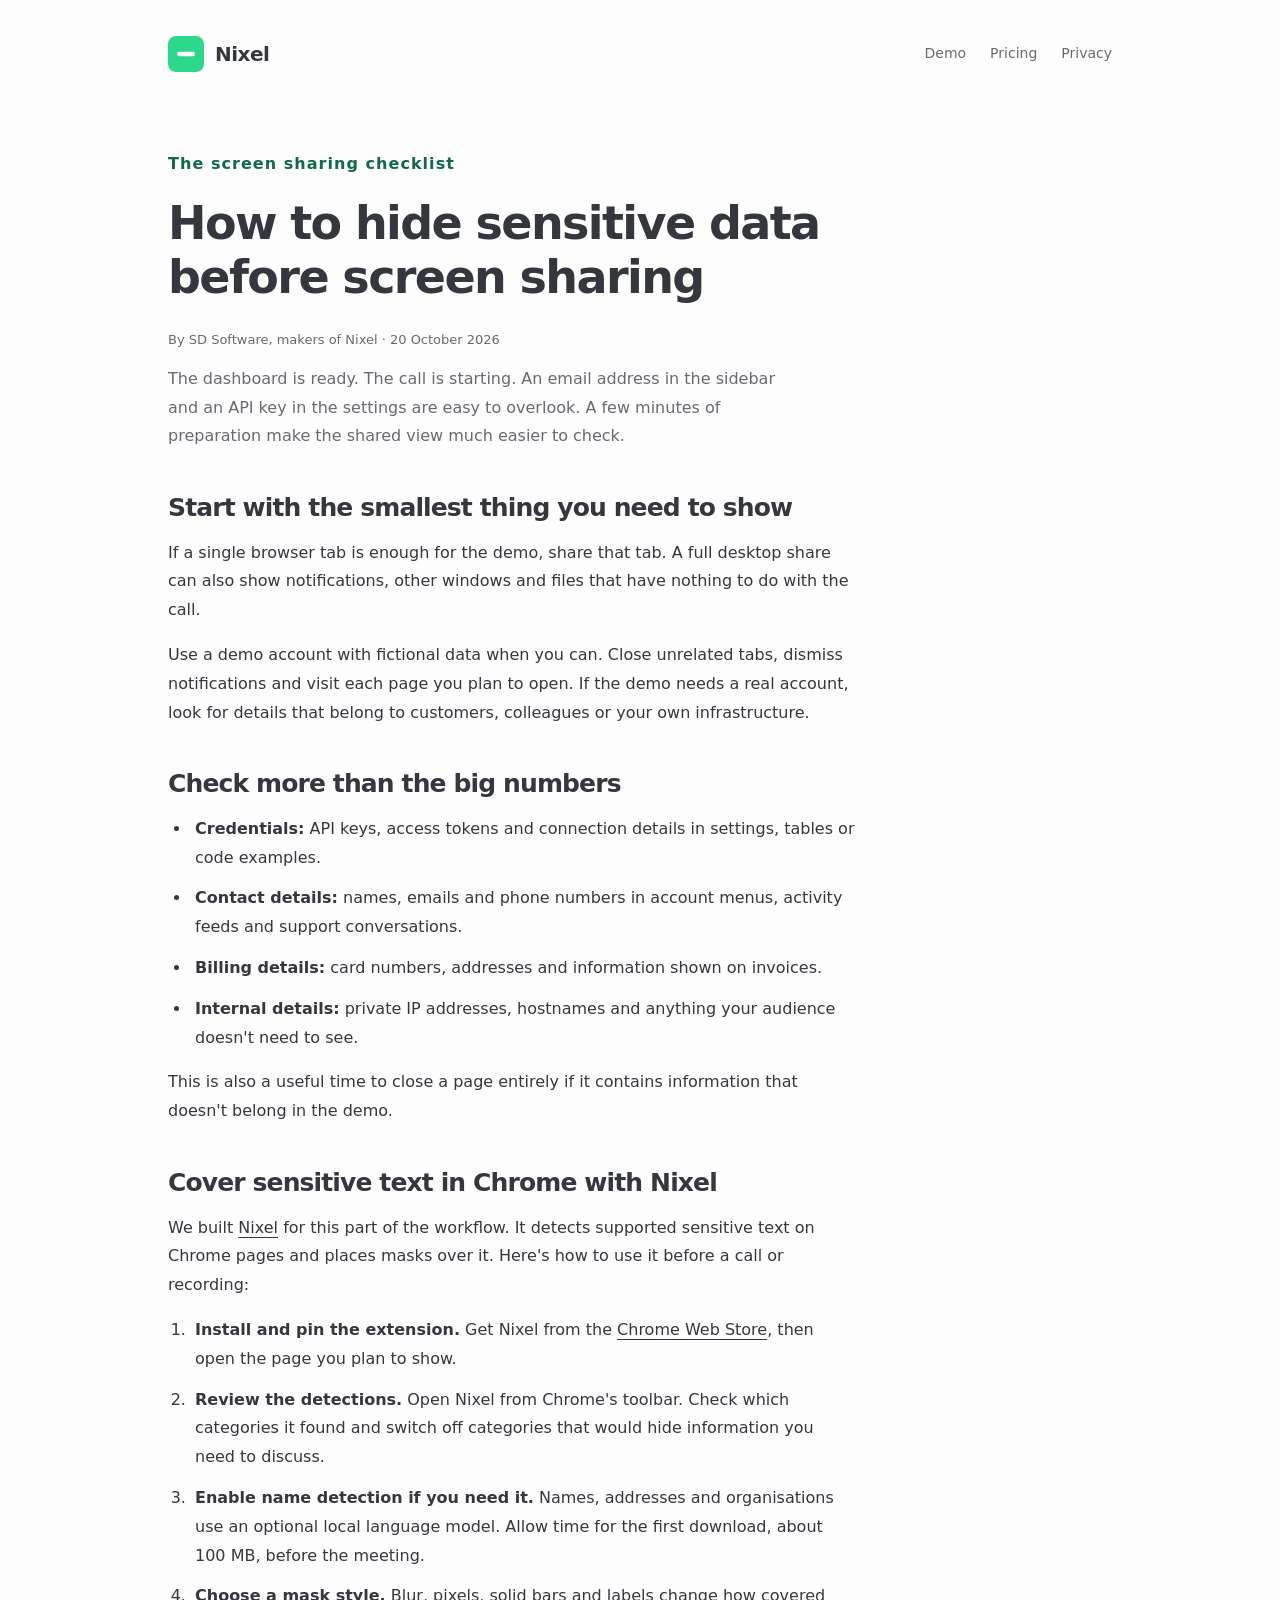
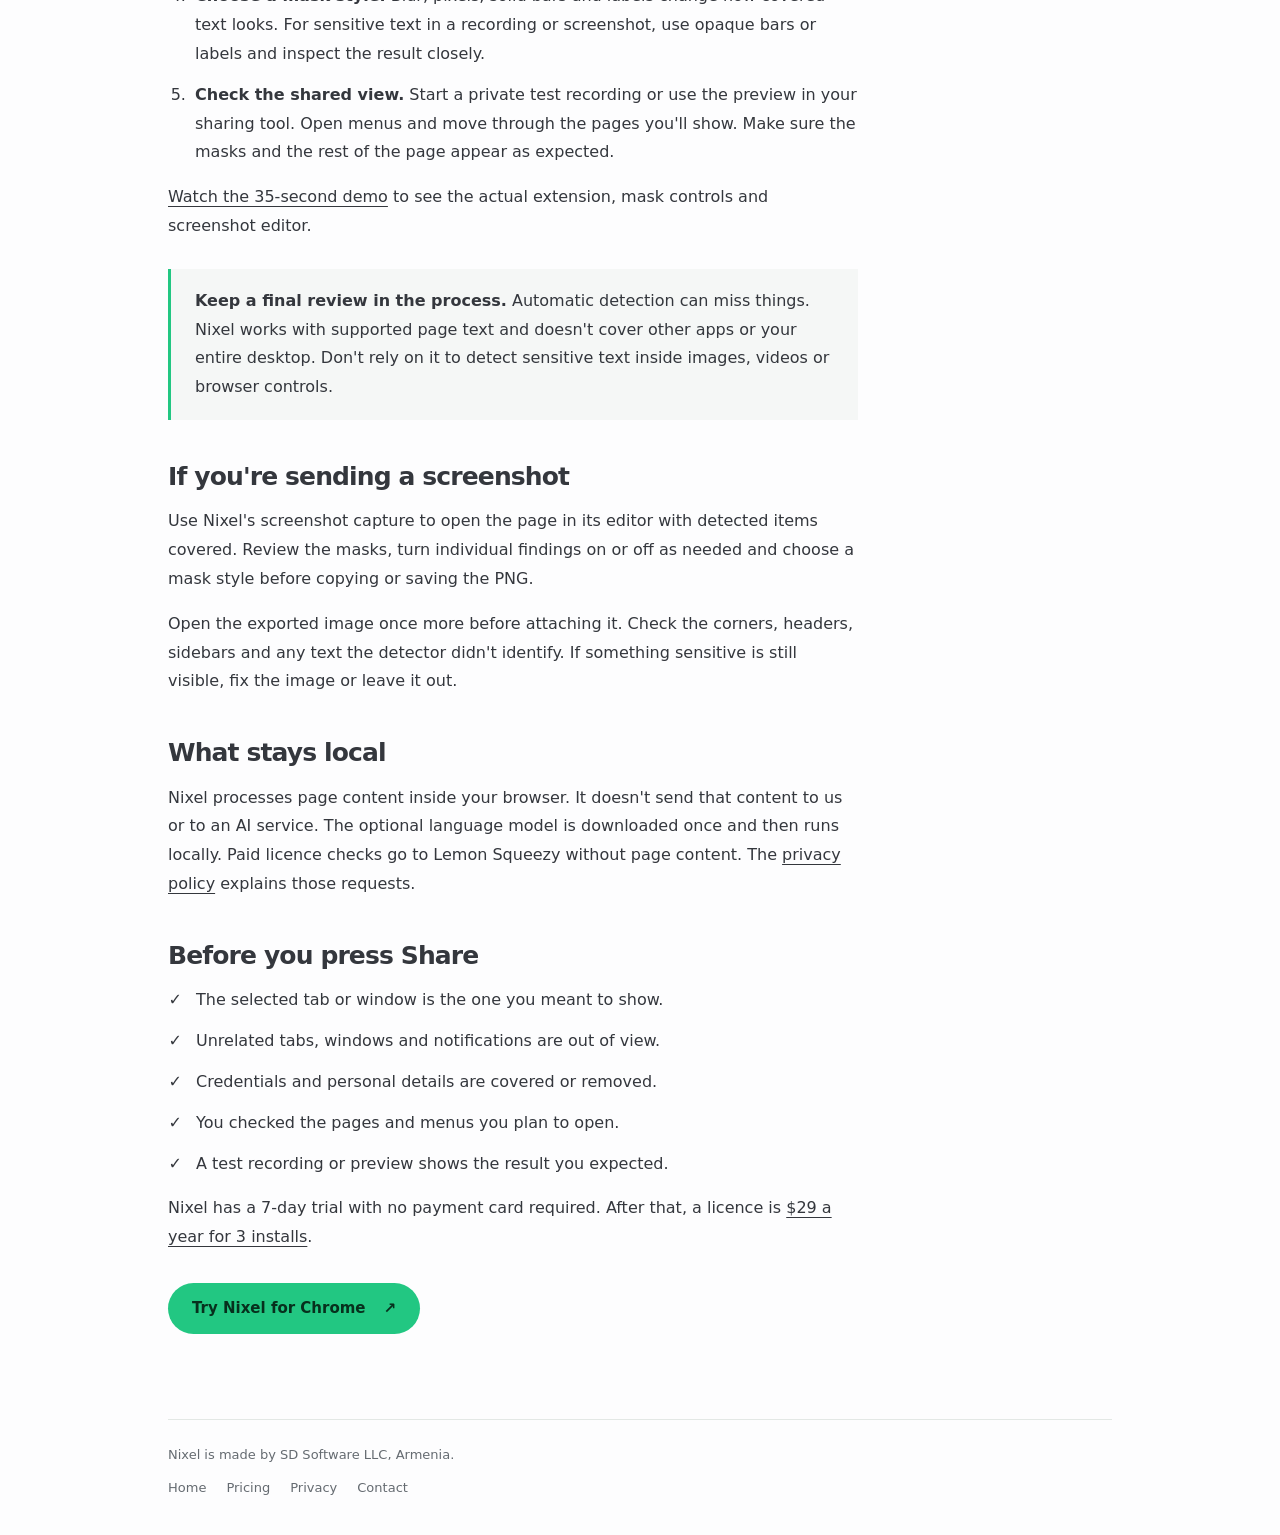
==== guides/hide-sensitive-data-screen-sharing/index.html @ 37a831ec "Update Nixel site with real demo, working install links and sharing guide" ====
<!doctype html>
<html lang="en">
<head>
  <meta charset="utf-8" />
  <meta name="viewport" content="width=device-width, initial-scale=1" />
  <title>How to hide sensitive data before screen sharing | Nixel</title>
  <meta name="description" content="Prepare a browser demo without exposing API keys, emails or customer details. A practical screen sharing checklist, with a Nixel walkthrough and its limits." />
  <link rel="canonical" href="https://nixel.org/guides/hide-sensitive-data-screen-sharing/" />
  <meta property="og:type" content="article" />
  <meta property="og:site_name" content="Nixel" />
  <meta property="og:title" content="How to hide sensitive data before screen sharing" />
  <meta property="og:description" content="A practical checklist for browser demos, recordings and screenshots, from the makers of Nixel." />
  <meta property="og:url" content="https://nixel.org/guides/hide-sensitive-data-screen-sharing/" />
  <meta property="og:image" content="https://nixel.org/assets/nixel-social.png" />
  <meta name="twitter:card" content="summary_large_image" />
  <link rel="icon" href="/assets/favicon.svg" type="image/svg+xml" />
  <link rel="stylesheet" href="/assets/site.css" />
</head>
<body>
  <a class="skip" href="#main">Skip to content</a>
  <div class="wrap">
    <header class="site-header"><a class="brand" href="/" aria-label="Nixel home"><img src="/assets/favicon.svg" alt="" width="36" height="36" /><b>Nixel</b></a><nav aria-label="Main navigation"><a href="/#demo">Demo</a><a href="/pro">Pricing</a><a href="/privacy">Privacy</a></nav></header>
    <main id="main" class="article">
      <p class="eyebrow">The screen sharing checklist</p>
      <h1>How to hide sensitive data before screen sharing</h1>
      <p class="byline">By SD Software, makers of Nixel · 20 October 2026</p>
      <p class="lede">The dashboard is ready. The call is starting. An email address in the sidebar and an API key in the settings are easy to overlook. A few minutes of preparation make the shared view much easier to check.</p>
      <h2>Start with the smallest thing you need to show</h2>
      <p>If a single browser tab is enough for the demo, share that tab. A full desktop share can also show notifications, other windows and files that have nothing to do with the call.</p>
      <p>Use a demo account with fictional data when you can. Close unrelated tabs, dismiss notifications and visit each page you plan to open. If the demo needs a real account, look for details that belong to customers, colleagues or your own infrastructure.</p>
      <h2>Check more than the big numbers</h2>
      <ul>
        <li><b>Credentials:</b> API keys, access tokens and connection details in settings, tables or code examples.</li>
        <li><b>Contact details:</b> names, emails and phone numbers in account menus, activity feeds and support conversations.</li>
        <li><b>Billing details:</b> card numbers, addresses and information shown on invoices.</li>
        <li><b>Internal details:</b> private IP addresses, hostnames and anything your audience doesn't need to see.</li>
      </ul>
      <p>This is also a useful time to close a page entirely if it contains information that doesn't belong in the demo.</p>
      <h2>Cover sensitive text in Chrome with Nixel</h2>
      <p>We built <a href="/">Nixel</a> for this part of the workflow. It detects supported sensitive text on Chrome pages and places masks over it. Here's how to use it before a call or recording:</p>
      <ol>
        <li><b>Install and pin the extension.</b> Get Nixel from the <a href="https://chromewebstore.google.com/detail/nixel/mhdpmmbcnoakhpaemgpnomjpgklbdapk">Chrome Web Store</a>, then open the page you plan to show.</li>
        <li><b>Review the detections.</b> Open Nixel from Chrome's toolbar. Check which categories it found and switch off categories that would hide information you need to discuss.</li>
        <li><b>Enable name detection if you need it.</b> Names, addresses and organisations use an optional local language model. Allow time for the first download, about 100 MB, before the meeting.</li>
        <li><b>Choose a mask style.</b> Blur, pixels, solid bars and labels change how covered text looks. For sensitive text in a recording or screenshot, use opaque bars or labels and inspect the result closely.</li>
        <li><b>Check the shared view.</b> Start a private test recording or use the preview in your sharing tool. Open menus and move through the pages you'll show. Make sure the masks and the rest of the page appear as expected.</li>
      </ol>
      <p><a href="/#demo">Watch the 35-second demo</a> to see the actual extension, mask controls and screenshot editor.</p>
      <div class="callout"><p><b>Keep a final review in the process.</b> Automatic detection can miss things. Nixel works with supported page text and doesn't cover other apps or your entire desktop. Don't rely on it to detect sensitive text inside images, videos or browser controls.</p></div>
      <h2>If you're sending a screenshot</h2>
      <p>Use Nixel's screenshot capture to open the page in its editor with detected items covered. Review the masks, turn individual findings on or off as needed and choose a mask style before copying or saving the PNG.</p>
      <p>Open the exported image once more before attaching it. Check the corners, headers, sidebars and any text the detector didn't identify. If something sensitive is still visible, fix the image or leave it out.</p>
      <h2>What stays local</h2>
      <p>Nixel processes page content inside your browser. It doesn't send that content to us or to an AI service. The optional language model is downloaded once and then runs locally. Paid licence checks go to Lemon Squeezy without page content. The <a href="/privacy">privacy policy</a> explains those requests.</p>
      <h2>Before you press Share</h2>
      <ul class="checklist">
        <li>The selected tab or window is the one you meant to show.</li>
        <li>Unrelated tabs, windows and notifications are out of view.</li>
        <li>Credentials and personal details are covered or removed.</li>
        <li>You checked the pages and menus you plan to open.</li>
        <li>A test recording or preview shows the result you expected.</li>
      </ul>
      <p>Nixel has a 7-day trial with no payment card required. After that, a licence is <a href="/pro">$29 a year for 3 installs</a>.</p>
      <a class="cta" href="https://chromewebstore.google.com/detail/nixel/mhdpmmbcnoakhpaemgpnomjpgklbdapk">Try Nixel for Chrome <span aria-hidden="true">↗</span></a>
    </main>
    <footer><p>Nixel is made by SD Software LLC, Armenia.</p><nav aria-label="Footer navigation"><a href="/">Home</a><a href="/pro">Pricing</a><a href="/privacy">Privacy</a><a href="mailto:support@nixel.org">Contact</a></nav></footer>
  </div>
</body>
</html>
---- assets/site.css ----
:root {
  color-scheme:light dark;
  --page:#fdfdfe; --card:#fff; --inset:#f5f7f6; --text:#34373d; --muted:#656b71;
  --hair:#e3e8e5; --green:#22c782; --soft-green:#edf8f2; --accent:#116947;
  --font:-apple-system,"SF Pro Text",system-ui,"Helvetica Neue",Helvetica,sans-serif;
}
@media (prefers-color-scheme:dark) {
  :root { --page:#1b1d21; --card:#22252a; --inset:#22262a; --text:#e9eaec; --muted:#a7adb3; --hair:#383e42; --green:#2ed88a; --soft-green:#1e3028; --accent:#72dfac; }
}
* { box-sizing:border-box; }
html { scroll-padding-top:24px; }
body { margin:0; background:var(--page); color:var(--text); font-family:var(--font); -webkit-font-smoothing:antialiased; line-height:1.65; }
a { color:inherit; text-underline-offset:4px; }
a:hover { text-decoration-thickness:2px; }
a:focus-visible,summary:focus-visible,video:focus-visible { outline:3px solid var(--accent); outline-offset:5px; }
.skip { position:absolute; top:8px; left:16px; background:var(--card); padding:8px 16px; transform:translateY(-200%); z-index:5; }
.skip:focus { transform:translateY(0); }
.wrap { max-width:1008px; margin:0 auto; padding:0 32px; }
.site-header { display:flex; align-items:center; justify-content:space-between; gap:24px; padding:36px 0; }
.brand { display:inline-flex; align-items:center; gap:11px; text-decoration:none; }
.brand img { display:block; }
.brand b { font-size:20px; font-weight:650; letter-spacing:-.025em; }
nav { display:flex; flex-wrap:wrap; gap:24px; font-size:14px; color:var(--muted); }
nav a { text-decoration:none; }
nav a:hover { color:var(--text); text-decoration:underline; }
.hero { max-width:770px; padding:58px 0 34px; }
.eyebrow { margin:0 0 17px; font-size:12px; font-weight:600; letter-spacing:.065em; color:var(--accent); }
.eyebrow>span { display:inline-block; width:6px; height:6px; background:var(--green); border-radius:50%; margin-right:7px; vertical-align:2px; }
h1,h2,h3 { line-height:1.18; font-weight:600; letter-spacing:-.035em; text-wrap:balance; }
h1 { font-size:clamp(38px,6.2vw,62px); margin:0 0 24px; }
h2 { font-size:31px; margin:0 0 20px; }
h3 { font-size:18px; letter-spacing:-.02em; margin:14px 0 12px; }
p,li { font-size:15px; }
.lede { max-width:635px; font-size:18px; line-height:1.7; color:var(--muted); margin:0 0 27px; text-wrap:pretty; }
.actions { display:flex; align-items:center; flex-wrap:wrap; gap:22px; }
.cta { display:inline-flex; align-items:center; justify-content:center; gap:18px; padding:13px 24px; border-radius:999px; background:var(--green); color:#07301d; font-weight:600; font-size:15px; text-decoration:none; }
.cta:hover { filter:brightness(1.05); }
.text-link { font-size:14px; }
.text-link span { margin-left:7px; }
.quiet { font-size:13px; color:var(--muted); }
.hero>.quiet { margin:15px 0 0; }
.video-demo { margin:12px 0 0; scroll-margin-top:20px; }
.video-topline { display:flex; justify-content:space-between; gap:12px; padding:12px 17px; background:var(--inset); border:1px solid var(--hair); border-bottom:0; border-radius:14px 14px 0 0; color:var(--muted); font-size:12px; }
video { display:block; width:100%; height:auto; aspect-ratio:16/9; background:#1b1d21; border:1px solid var(--hair); border-radius:0 0 14px 14px; }
figcaption { color:var(--muted); font-size:12px; margin:12px 0 0; }
.transcript { color:var(--muted); font-size:12px; margin-top:8px; }
.transcript summary { cursor:pointer; text-underline-offset:3px; }
.transcript p { max-width:680px; font-size:14px; }
.section { padding-top:88px; }
.section-heading { max-width:640px; margin-bottom:28px; }
.cards { display:grid; grid-template-columns:repeat(3,minmax(0,1fr)); gap:24px; }
.cards article { border-top:1px solid var(--hair); padding-top:21px; }
.number { font-size:12px; font-variant-numeric:tabular-nums; color:var(--accent); }
.cards p { margin:0; color:var(--muted); line-height:1.75; }
.split { display:grid; grid-template-columns:1fr 1.16fr; gap:74px; }
.muted { color:var(--muted); }
.detection-list { list-style:none; margin:0; padding:0; }
.detection-list li { padding:17px 0; border-bottom:1px solid var(--hair); }
.detection-list li:first-child { padding-top:0; }
.detection-list b { font-weight:600; }
.detection-list span { display:block; color:var(--muted); font-size:14px; margin-top:4px; }
.privacy-note { display:flex; align-items:flex-start; gap:25px; margin-top:88px; padding:30px 34px; background:var(--soft-green); border-radius:16px; }
.local-icon { flex-shrink:0; color:var(--accent); font-size:27px; line-height:1; padding-top:4px; }
.privacy-note h2 { font-size:27px; }
.privacy-note p { margin-bottom:0; }
.privacy-note .eyebrow { margin-bottom:12px; }
.privacy-note .quiet { font-size:13px; }
.faq { max-width:760px; }
.faq>h2 { margin-bottom:28px; }
.faq details { border-top:1px solid var(--hair); padding:20px 0; }
.faq details:last-child { border-bottom:1px solid var(--hair); }
.faq summary { font-size:16px; font-weight:550; cursor:pointer; padding-right:14px; }
.faq details p { color:var(--muted); margin:14px 0 0; }
.guide-link { margin-top:64px; padding-left:24px; border-left:3px solid var(--green); max-width:730px; }
.guide-link h2 { font-size:22px; margin-bottom:10px; }
.guide-link .eyebrow { margin-bottom:10px; }
.guide-link p:last-child { color:var(--muted); margin-bottom:0; }
.closing { margin-top:88px; padding:44px 0 0; border-top:1px solid var(--hair); }
.closing h2 { font-size:29px; margin-bottom:12px; }
.closing>p { color:var(--muted); }
.closing>.cta { margin-top:8px; }
footer { margin:70px 0 36px; padding-top:24px; border-top:1px solid var(--hair); color:var(--muted); }
footer p { font-size:13px; margin:0 0 12px; }
footer nav { font-size:13px; gap:20px; }
.article { max-width:690px; padding-top:42px; }
.article h1 { font-size:clamp(34px,5vw,46px); }
.article h2 { font-size:25px; margin:42px 0 16px; }
.article h3 { margin:28px 0 12px; }
.article p,.article li { font-size:16px; line-height:1.8; }
.article .byline { font-size:13px; color:var(--muted); }
.article ul,.article ol { padding-left:23px; }
.article li { padding-left:4px; margin:12px 0; }
.article .callout { margin:28px 0; padding:18px 24px; border-left:3px solid var(--green); background:var(--inset); }
.article .callout p { margin:0; }
.article .checklist { list-style:'✓  '; padding-left:24px; }
.article .cta { font-size:15px; margin:15px 0; }
@media (max-width:640px) {
  .wrap { padding:0 22px; }
  .site-header { padding:26px 0; gap:16px; }
  .site-header nav { gap:16px; font-size:13px; }
  .hero { padding-top:35px; }
  .hero .eyebrow { font-size:11px; letter-spacing:.025em; }
  .lede { font-size:17px; }
  .actions { gap:16px; }
  h2 { font-size:27px; }
  .cards { grid-template-columns:1fr; gap:26px; }
  .cards article { padding-top:16px; }
  .cards h3 { margin-top:8px; }
  .section { padding-top:62px; }
  .split { grid-template-columns:1fr; gap:24px; }
  .split h2 br { display:none; }
  .privacy-note { margin-top:62px; padding:24px; gap:0; }
  .local-icon { display:none; }
  .privacy-note h2 { font-size:24px; }
  .video-topline { padding:10px 12px; font-size:10px; }
  .guide-link { margin-top:48px; padding-left:20px; }
  .closing { margin-top:62px; }
  .closing h2 { font-size:27px; }
  footer { margin-top:54px; }
  .article { padding-top:30px; }
}
@media (max-width:360px) {
  .wrap { padding:0 16px; }
  .site-header nav { gap:12px; }
  .brand { gap:8px; }
  .brand img { width:30px; height:30px; }
  .brand b { font-size:18px; }
  .desktop-break { display:none; }
}
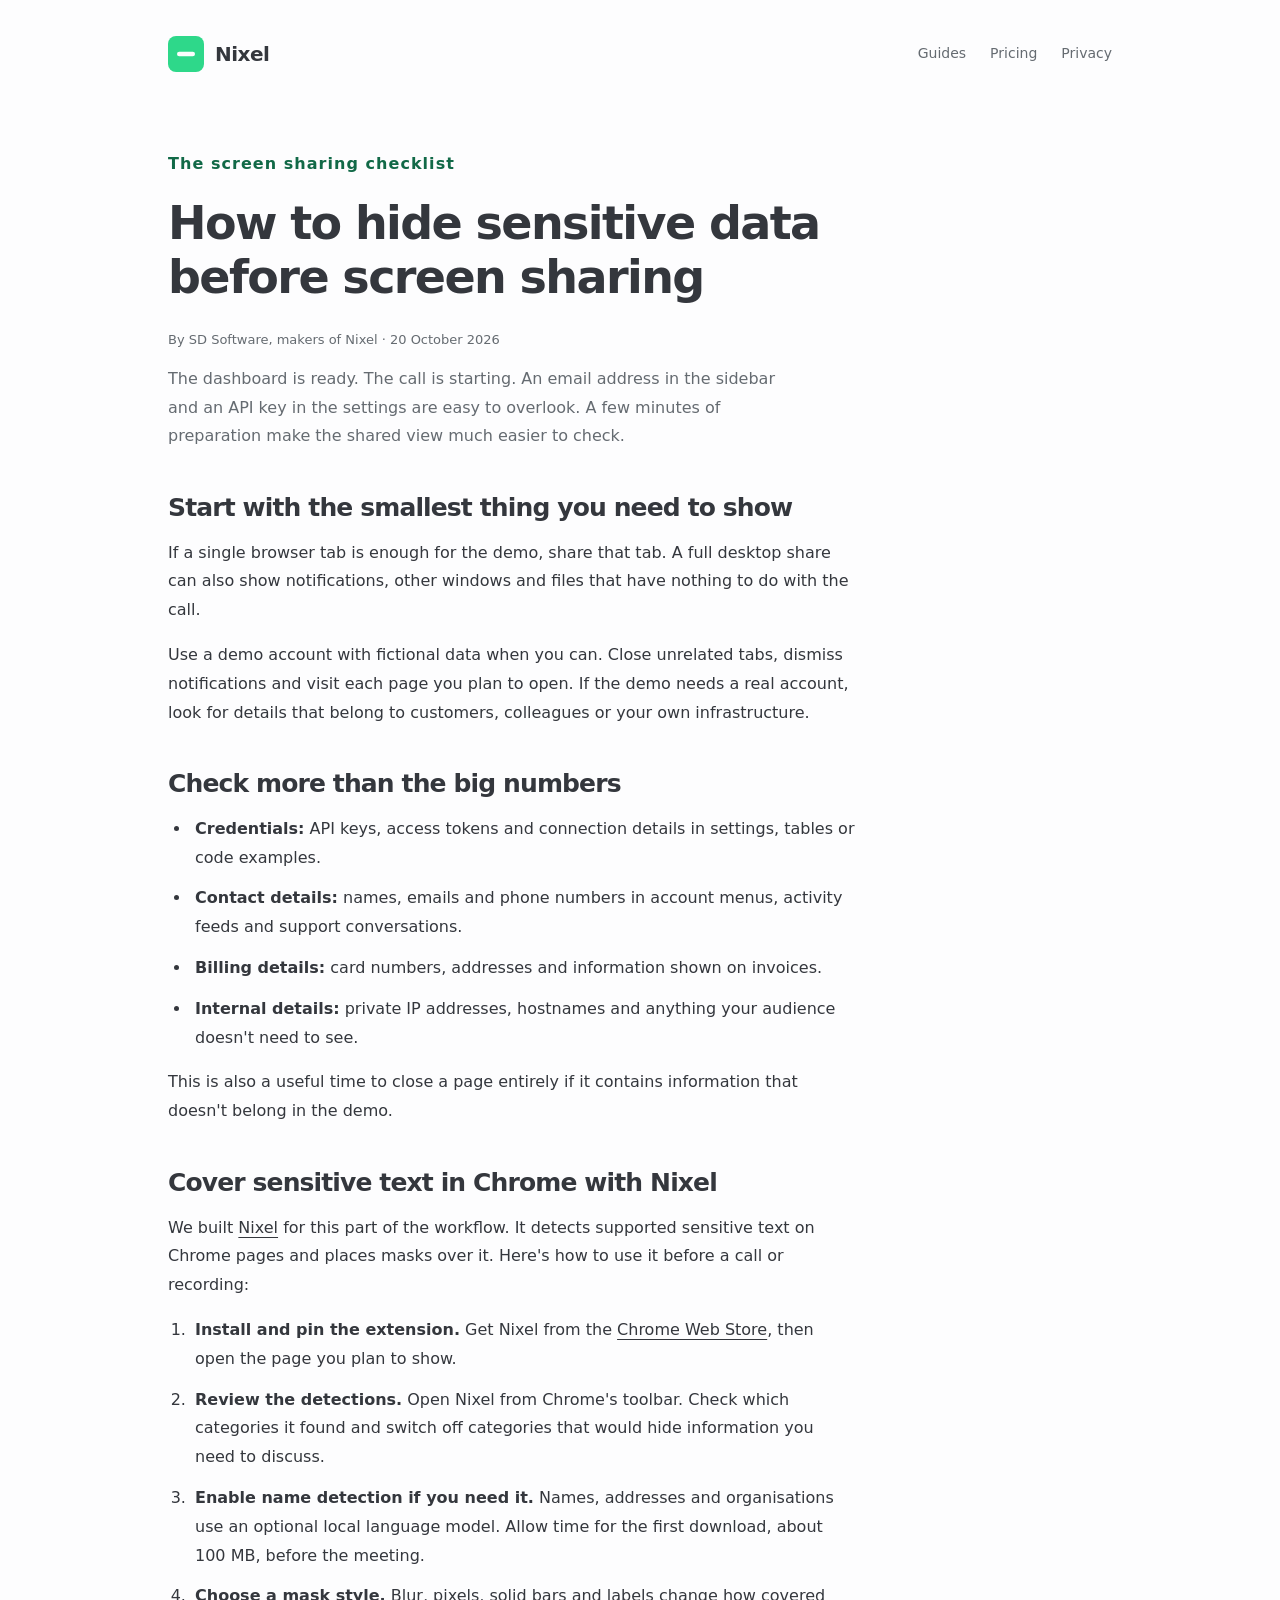
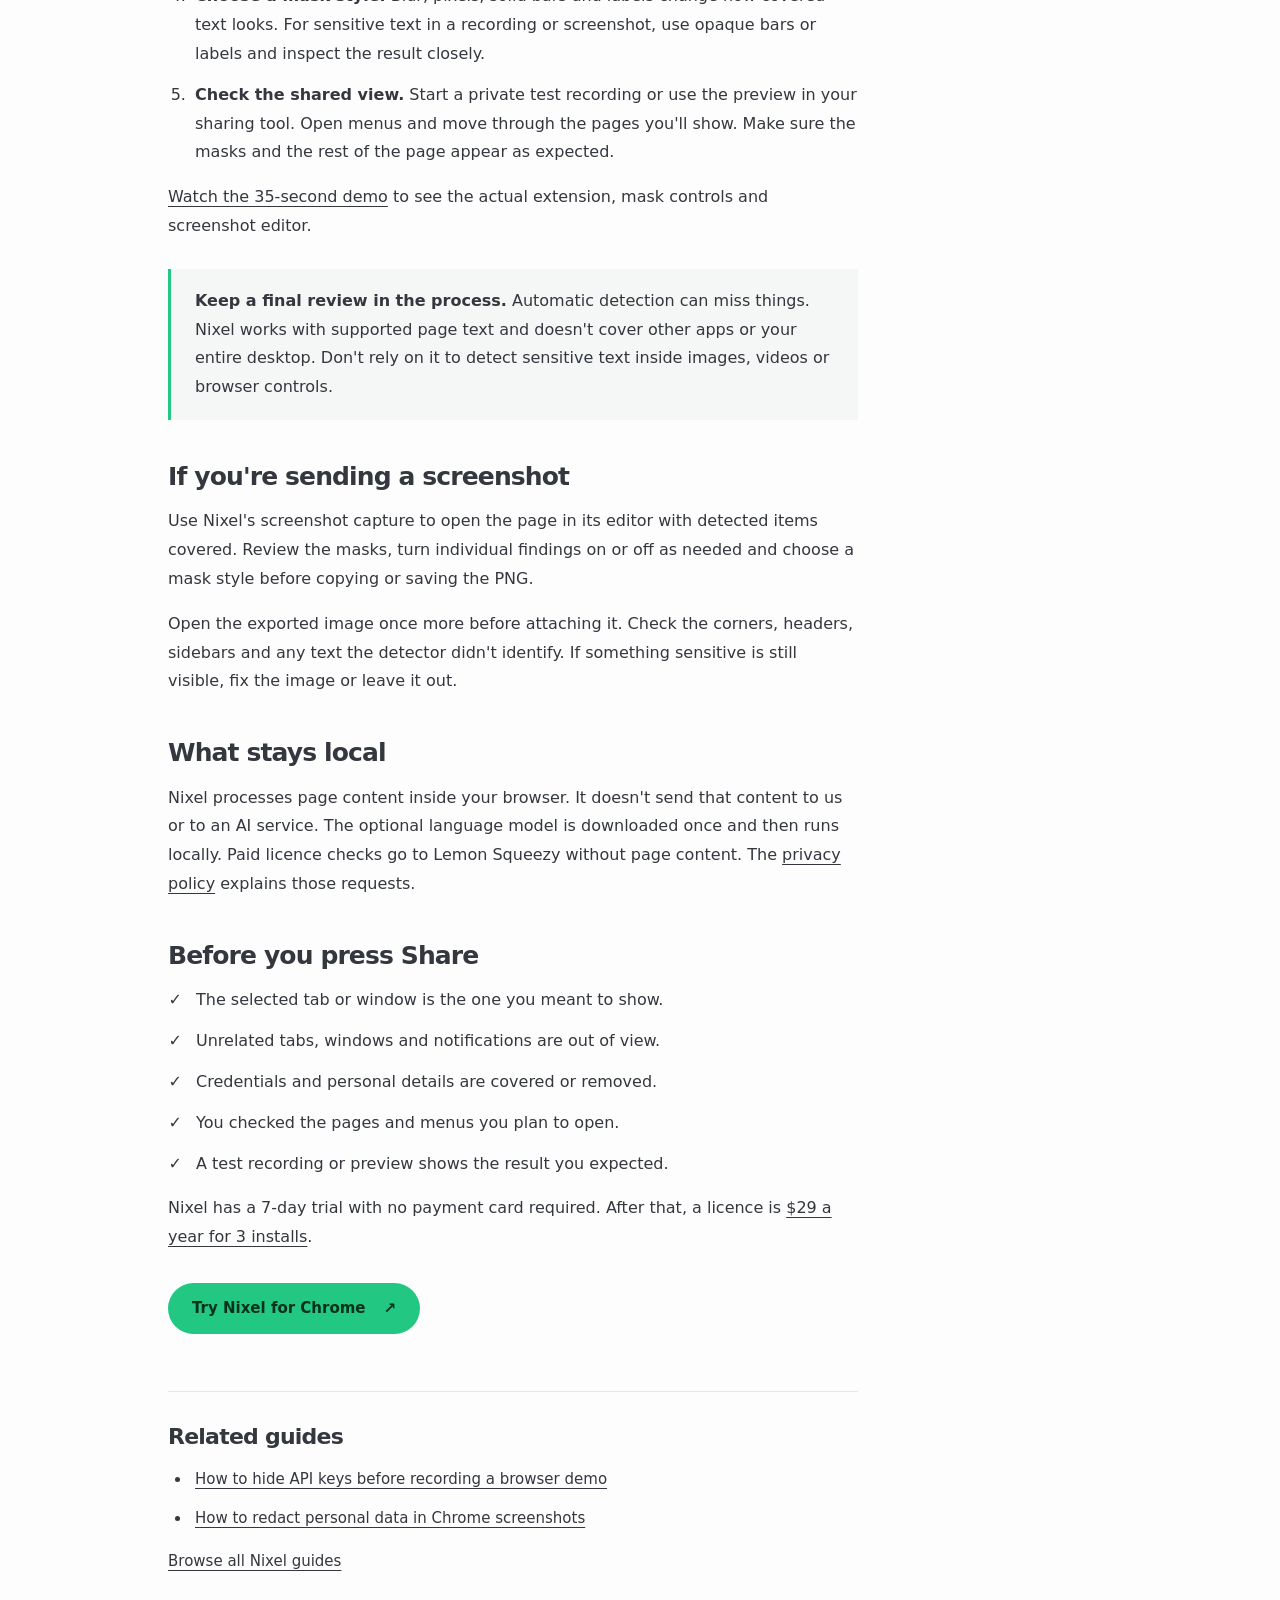
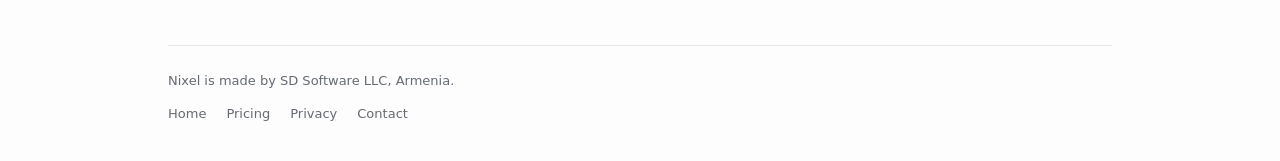
==== commit cdd3facd: "Add practical browser recording and screenshot guides" ====
--- a/guides/hide-sensitive-data-screen-sharing/index.html
+++ b/guides/hide-sensitive-data-screen-sharing/index.html
@@ -19,7 +19,7 @@
 <body>
   <a class="skip" href="#main">Skip to content</a>
   <div class="wrap">
-    <header class="site-header"><a class="brand" href="/" aria-label="Nixel home"><img src="/assets/favicon.svg" alt="" width="36" height="36" /><b>Nixel</b></a><nav aria-label="Main navigation"><a href="/#demo">Demo</a><a href="/pro">Pricing</a><a href="/privacy">Privacy</a></nav></header>
+    <header class="site-header"><a class="brand" href="/" aria-label="Nixel home"><img src="/assets/favicon.svg" alt="" width="36" height="36" /><b>Nixel</b></a><nav aria-label="Main navigation"><a href="/guides/">Guides</a><a href="/pro">Pricing</a><a href="/privacy">Privacy</a></nav></header>
     <main id="main" class="article">
       <p class="eyebrow">The screen sharing checklist</p>
       <h1>How to hide sensitive data before screen sharing</h1>
@@ -62,6 +62,7 @@
       </ul>
       <p>Nixel has a 7-day trial with no payment card required. After that, a licence is <a href="/pro">$29 a year for 3 installs</a>.</p>
       <a class="cta" href="https://chromewebstore.google.com/detail/nixel/mhdpmmbcnoakhpaemgpnomjpgklbdapk">Try Nixel for Chrome <span aria-hidden="true">↗</span></a>
+      <aside class="related-guides" aria-labelledby="related-title"><h2 id="related-title">Related guides</h2><ul><li><a href="/guides/hide-api-keys-screen-recording/">How to hide API keys before recording a browser demo</a></li><li><a href="/guides/redact-personal-data-screenshots/">How to redact personal data in Chrome screenshots</a></li></ul><p><a href="/guides/">Browse all Nixel guides</a></p></aside>
     </main>
     <footer><p>Nixel is made by SD Software LLC, Armenia.</p><nav aria-label="Footer navigation"><a href="/">Home</a><a href="/pro">Pricing</a><a href="/privacy">Privacy</a><a href="mailto:support@nixel.org">Contact</a></nav></footer>
   </div>
--- a/assets/site.css
+++ b/assets/site.css
@@ -127,3 +127,18 @@
   .brand b { font-size:18px; }
   .desktop-break { display:none; }
 }
+
+.article-figure { margin:30px 0; }
+.article-figure img { display:block; width:100%; height:auto; border:1px solid var(--hair); border-radius:10px; }
+.article-figure figcaption { line-height:1.7; }
+.article-figure>a:focus-visible { display:block; border-radius:10px; }
+.related-guides { border-top:1px solid var(--hair); margin-top:42px; padding-top:4px; }
+.article .related-guides h2 { margin-top:28px; font-size:22px; }
+.article .related-guides li,.article .related-guides p { font-size:15px; }
+.article-install { margin-top:40px; padding-top:20px; border-top:1px solid var(--hair); }
+.guide-index article { padding:28px 0; border-top:1px solid var(--hair); }
+.guide-index article:last-child { border-bottom:1px solid var(--hair); margin-bottom:28px; }
+.guide-index .eyebrow { margin:0 0 10px; font-size:12px; }
+.article .guide-index h2 { margin:0 0 12px; font-size:25px; }
+.article .guide-index p:last-child { margin-bottom:0; color:var(--muted); }
+.guide-browse { margin-top:24px; font-size:14px; }
